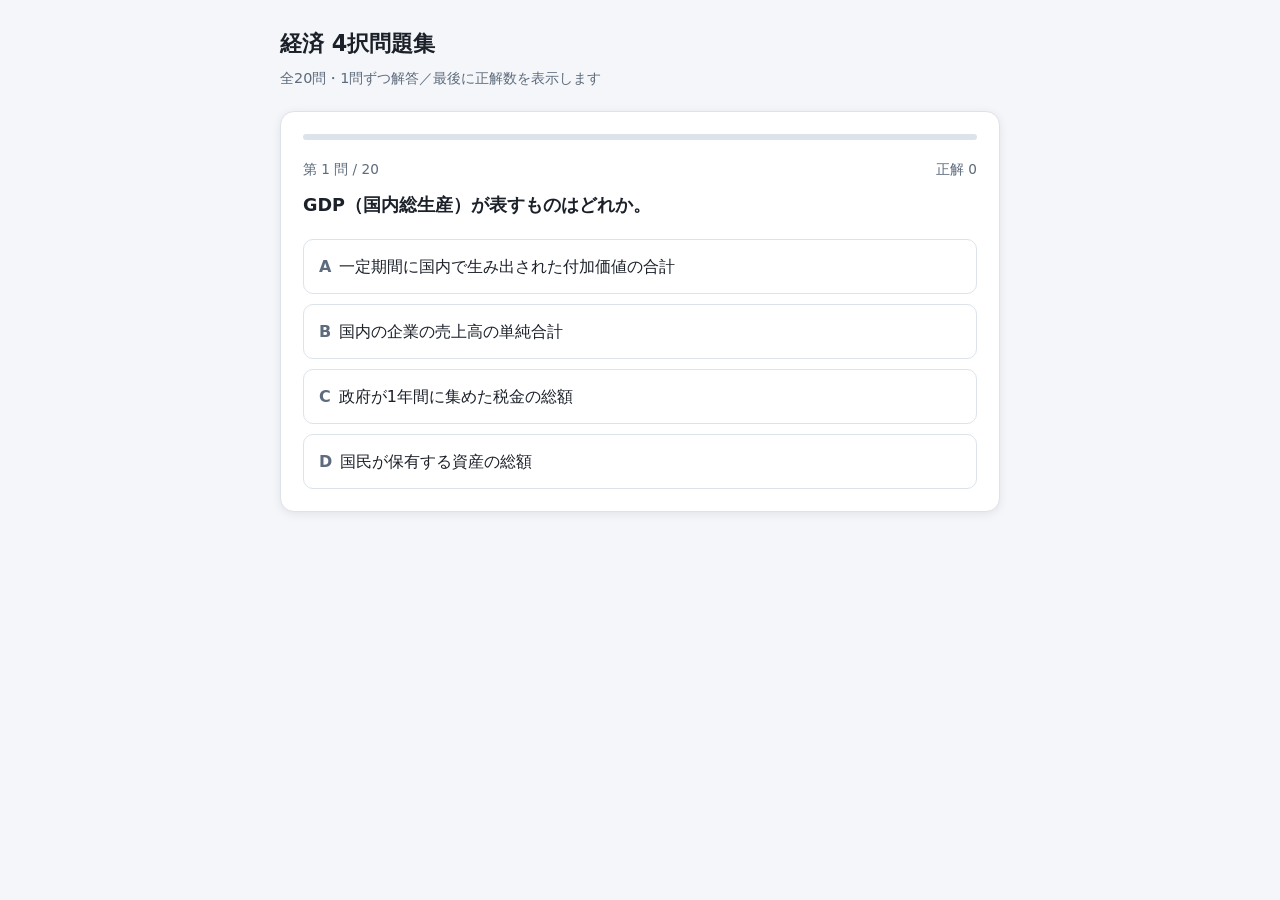
==== index.html @ bf7acef2 "経済4択問題集（全20問）を追加 Co-Authored-By: Claude Opus 5 <noreply@anthropic.com>" ====
<!DOCTYPE html>
<html lang="ja">
<head>
<meta charset="UTF-8">
<meta name="viewport" content="width=device-width, initial-scale=1">
<title>経済 4択問題集（全20問）</title>
<style>
  :root{
    --bg:#0f1216; --card:#181d24; --line:#2a323d; --fg:#e8ecf1; --sub:#9aa7b6;
    --accent:#4c8dff; --ok:#2ecc71; --ng:#ff5f6d;
  }
  @media (prefers-color-scheme: light){
    :root{ --bg:#f4f6f9; --card:#ffffff; --line:#dde3ea; --fg:#1b2029; --sub:#5d6b7c; }
  }
  *{box-sizing:border-box}
  body{
    margin:0; padding:24px 16px 60px;
    background:var(--bg); color:var(--fg);
    font-family:"Hiragino Kaku Gothic ProN","Yu Gothic",Meiryo,system-ui,sans-serif;
    line-height:1.7;
  }
  .wrap{max-width:720px;margin:0 auto}
  h1{font-size:1.4rem;margin:0 0 4px}
  .lead{color:var(--sub);font-size:.9rem;margin:0 0 20px}
  .card{
    background:var(--card);border:1px solid var(--line);border-radius:14px;
    padding:22px;box-shadow:0 2px 10px rgba(0,0,0,.08);
  }
  .bar{height:6px;background:var(--line);border-radius:99px;overflow:hidden;margin-bottom:18px}
  .bar>i{display:block;height:100%;background:var(--accent);width:0;transition:width .25s}
  .meta{display:flex;justify-content:space-between;font-size:.85rem;color:var(--sub);margin-bottom:10px}
  .q{font-size:1.1rem;font-weight:700;margin:0 0 18px}
  .opts{display:grid;gap:10px}
  button.opt{
    text-align:left;width:100%;padding:13px 15px;border-radius:10px;cursor:pointer;
    border:1px solid var(--line);background:transparent;color:var(--fg);
    font:inherit;transition:.15s;
  }
  button.opt:hover:not(:disabled){border-color:var(--accent);transform:translateX(2px)}
  button.opt:disabled{cursor:default;opacity:.75}
  button.opt.correct{border-color:var(--ok);background:rgba(46,204,113,.14);opacity:1}
  button.opt.wrong{border-color:var(--ng);background:rgba(255,95,109,.14);opacity:1}
  .mark{font-weight:700;margin-right:8px;color:var(--sub)}
  .fb{margin-top:16px;padding:13px 15px;border-radius:10px;border:1px solid var(--line);display:none}
  .fb.show{display:block}
  .fb b{display:block;margin-bottom:4px}
  .fb.o b{color:var(--ok)} .fb.x b{color:var(--ng)}
  .fb p{margin:0;font-size:.92rem;color:var(--sub)}
  .next{
    margin-top:16px;padding:11px 22px;border:none;border-radius:9px;
    background:var(--accent);color:#fff;font:inherit;font-weight:700;cursor:pointer;display:none;
  }
  .next.show{display:inline-block}
  .score{font-size:2.6rem;font-weight:800;margin:6px 0}
  .score small{font-size:1rem;color:var(--sub);font-weight:400}
  .rank{color:var(--accent);font-weight:700;margin-bottom:18px}
  ul.rev{list-style:none;padding:0;margin:18px 0 0;border-top:1px solid var(--line)}
  ul.rev li{padding:12px 0;border-bottom:1px solid var(--line);font-size:.92rem}
  ul.rev .t{font-weight:700}
  ul.rev .a{color:var(--sub);font-size:.87rem}
  .o-i{color:var(--ok);font-weight:700;margin-right:6px}
  .x-i{color:var(--ng);font-weight:700;margin-right:6px}
  .hide{display:none}
</style>
</head>
<body>
<div class="wrap">
  <h1>経済 4択問題集</h1>
  <p class="lead">全20問・1問ずつ解答／最後に正解数を表示します</p>

  <div class="card" id="quiz">
    <div class="bar"><i id="prog"></i></div>
    <div class="meta"><span id="count"></span><span id="hit"></span></div>
    <p class="q" id="qtext"></p>
    <div class="opts" id="opts"></div>
    <div class="fb" id="fb"><b id="fbt"></b><p id="fbe"></p></div>
    <button class="next" id="next">次の問題 →</button>
  </div>

  <div class="card hide" id="result">
    <div class="meta">結果</div>
    <div class="score"><span id="sc"></span><small> / 20 問正解</small></div>
    <div class="rank" id="rank"></div>
    <button class="next show" id="retry">もう一度挑戦する</button>
    <ul class="rev" id="rev"></ul>
  </div>
</div>

<script>
const QUESTIONS = [
  {q:"GDP（国内総生産）が表すものはどれか。",
   c:["一定期間に国内で生み出された付加価値の合計","国民が保有する資産の総額","政府が1年間に集めた税金の総額","国内の企業の売上高の単純合計"],a:0,
   e:"GDPはフロー（一定期間の生産）の指標で、国内で新たに生み出された付加価値の合計。売上高の単純合計だと中間投入が二重計上になる。"},

  {q:"インフレーションの説明として正しいものはどれか。",
   c:["物価が継続的に上昇し、貨幣価値が下がること","物価が継続的に下落すること","失業率が上がること","為替レートが固定されること"],a:0,
   e:"インフレ＝物価上昇＝お金の価値の低下。逆に物価が下がり続けるのがデフレーション。"},

  {q:"一般的な需要曲線の形状はどれか。",
   c:["右下がり","右上がり","水平","U字型"],a:0,
   e:"価格が下がるほど需要量は増えるため右下がり。供給曲線は逆に右上がりになる。"},

  {q:"中央銀行が政策金利を引き上げたときに一般に期待される効果はどれか。",
   c:["借入が減り景気が抑制され、インフレが鎮まる","消費と投資が急増する","通貨供給量が増える","失業率が必ず下がる"],a:0,
   e:"利上げは金融引き締め。資金調達コストが上がって投資・消費が抑えられ、物価上昇を抑える方向に働く。"},

  {q:"日本の中央銀行はどれか。",
   c:["日本銀行","財務省","金融庁","日本政策投資銀行"],a:0,
   e:"日本銀行は「発券銀行」「銀行の銀行」「政府の銀行」の3つの役割を持つ。財務省・金融庁は政府機関で中央銀行ではない。"},

  {q:"1ドル＝100円から1ドル＝130円になった。この変化の呼び方と、有利になる側の組み合わせはどれか。",
   c:["円安・輸出企業に有利","円高・輸出企業に有利","円安・輸入企業に有利","円高・輸入企業に有利"],a:0,
   e:"1ドルを買うのに多くの円が必要＝円の価値が下落＝円安。輸出品の外貨建て価格が下がるので輸出企業に追い風、輸入企業には逆風。"},

  {q:"経済学でいう「機会費用」の意味はどれか。",
   c:["ある選択をしたために諦めた選択肢のうち、最大の価値","実際に支払った金額の合計","将来発生する見込みの費用","固定費と変動費の合計"],a:0,
   e:"機会費用は実際の支出（会計上の費用）ではなく、犠牲にした最善の代替案の価値。意思決定の合理性を判断する基準になる。"},

  {q:"独占市場の特徴として正しいものはどれか。",
   c:["供給者が1社しかなく、価格支配力を持つ","多数の企業が同質財を売る","価格は必ず市場で最安になる","参入・退出が完全に自由である"],a:0,
   e:"独占企業はプライスメイカーとして価格を左右できる。多数の企業が同質財を売り、参入退出が自由なのは完全競争市場。"},

  {q:"消費税の税制上の分類はどれか。",
   c:["間接税","直接税","目的税のみに分類される","地方税のみで国税ではない"],a:0,
   e:"納税者（企業）と担税者（消費者）が異なるため間接税。所得税・法人税は直接税。"},

  {q:"名目GDPと実質GDPの違いとして正しいものはどれか。",
   c:["実質GDPは物価変動の影響を取り除いた値である","実質GDPは輸出入を除いた値である","名目GDPは政府支出を含まない","両者は必ず一致する"],a:0,
   e:"名目GDPはその年の価格で評価した値。物価の影響を除いたのが実質GDPで、両者の比から物価水準を示すGDPデフレーターが求まる。"},

  {q:"完全失業率を計算するときの分母となるのはどれか。",
   c:["労働力人口","総人口","15歳以上の全人口","就業者数"],a:0,
   e:"完全失業率＝完全失業者÷労働力人口。労働力人口は就業者＋完全失業者で、働く意思のない非労働力人口は含まない。"},

  {q:"財政政策の主体と代表的な手段の組み合わせはどれか。",
   c:["政府 ─ 公共投資や増減税","中央銀行 ─ 公開市場操作","民間銀行 ─ 貸出金利の設定","企業 ─ 設備投資"],a:0,
   e:"財政政策は政府が歳出・税制を通じて景気を調整する。中央銀行が金利や資金量を動かすのは金融政策。"},

  {q:"他の条件が一定のまま、ある財の供給だけが増えたとき、均衡価格と均衡取引量はどうなるか。",
   c:["価格は下がり、取引量は増える","価格は上がり、取引量は減る","価格・取引量ともに上がる","価格・取引量ともに変わらない"],a:0,
   e:"供給曲線が右にシフトすると、需要曲線との交点は右下に移動する。つまり安くたくさん売買される。"},

  {q:"市場メカニズムを「見えざる手」と表現した経済学者は誰か。",
   c:["アダム・スミス","ケインズ","マルクス","フリードマン"],a:0,
   e:"『国富論』でのアダム・スミスの言葉。各人が私益を追求すると結果的に社会全体の利益にもつながる、という市場観を示す。"},

  {q:"「比較優位」に基づく自由貿易の利益を説いた経済学者は誰か。",
   c:["リカード","マルサス","シュンペーター","ワルラス"],a:0,
   e:"デヴィッド・リカードの比較生産費説。すべての財で劣位でも、相対的に得意な財に特化して交換すれば双方が得をする。"},

  {q:"「有効需要の原理」を唱え、不況時の政府支出拡大を主張したのは誰か。",
   c:["ケインズ","アダム・スミス","ハイエク","リカード"],a:0,
   e:"ケインズは『一般理論』で、供給ではなく需要が生産量と雇用を決めるとし、不況期の財政出動を正当化した。"},

  {q:"エンゲル係数が示すものはどれか。",
   c:["消費支出に占める食料費の割合","所得に占める貯蓄の割合","所得格差の大きさ","物価の上昇率"],a:0,
   e:"エンゲル係数は生活水準の目安で、一般に所得が低いほど高くなる。所得格差を測る代表的指標はジニ係数。"},

  {q:"中央銀行が公開市場操作で国債を市中から買い入れると、どうなるか。",
   c:["市中の通貨供給量が増え、金融緩和になる","市中の通貨供給量が減り、金融引き締めになる","通貨供給量は変わらない","必ず円高になる"],a:0,
   e:"買いオペは中央銀行が代金を市中に払うので資金供給が増える（金融緩和）。逆に国債を売る売りオペは資金を吸収する。"},

  {q:"累進課税制度の説明として正しいものはどれか。",
   c:["所得が高いほど高い税率が適用される","全員に同じ税率が適用される","所得が高いほど税率が下がる","消費額に応じて税率が変わる"],a:0,
   e:"日本の所得税が代表例。高所得者ほど負担率が高くなり、所得再分配（格差是正）とビルトインスタビライザーの機能を持つ。"},

  {q:"デフレスパイラルの説明として正しいものはどれか。",
   c:["物価下落と企業収益・賃金の悪化が互いを加速させる悪循環","物価上昇と賃金上昇が繰り返される状態","景気が過熱して金利が急騰する状態","為替が急激に円安に進む状態"],a:0,
   e:"物価下落→売上減→賃下げ・雇用減→需要減→さらに物価下落、というループ。実質債務負担も重くなり不況が長期化しやすい。"}
];

const L = ["A","B","C","D"];
let order = [], idx = 0, score = 0, log = [];

const $ = id => document.getElementById(id);

function shuffle(a){ for(let i=a.length-1;i>0;i--){const j=Math.random()*(i+1)|0;[a[i],a[j]]=[a[j],a[i]];} return a; }

function start(){
  idx = 0; score = 0; log = [];
  // 選択肢の並びを問題ごとにシャッフル（出題順は固定）
  order = QUESTIONS.map(q => {
    const pairs = q.c.map((t,i)=>({t, ok:i===q.a}));
    shuffle(pairs);
    return {q:q.q, e:q.e, c:pairs.map(p=>p.t), a:pairs.findIndex(p=>p.ok)};
  });
  $("result").classList.add("hide");
  $("quiz").classList.remove("hide");
  render();
}

function render(){
  const item = order[idx];
  $("prog").style.width = (idx/QUESTIONS.length*100) + "%";
  $("count").textContent = `第 ${idx+1} 問 / ${QUESTIONS.length}`;
  $("hit").textContent = `正解 ${score}`;
  $("qtext").textContent = item.q;

  const box = $("opts");
  box.innerHTML = "";
  item.c.forEach((text,i)=>{
    const b = document.createElement("button");
    b.className = "opt";
    b.innerHTML = `<span class="mark">${L[i]}</span>`;
    b.appendChild(document.createTextNode(text));
    b.onclick = () => answer(i);
    box.appendChild(b);
  });

  $("fb").className = "fb";
  $("next").className = "next";
  $("next").textContent = (idx === QUESTIONS.length-1) ? "結果を見る →" : "次の問題 →";
}

function answer(sel){
  const item = order[idx];
  const ok = sel === item.a;
  if(ok) score++;
  log.push({q:item.q, ok, your:item.c[sel], right:item.c[item.a]});

  [...$("opts").children].forEach((b,i)=>{
    b.disabled = true;
    if(i === item.a) b.classList.add("correct");
    else if(i === sel) b.classList.add("wrong");
  });

  $("fb").className = "fb show " + (ok ? "o" : "x");
  $("fbt").textContent = ok ? "○ 正解" : `× 不正解 ─ 正解は ${L[item.a]}`;
  $("fbe").textContent = item.e;
  $("hit").textContent = `正解 ${score}`;
  $("next").classList.add("show");
}

$("next").onclick = () => {
  idx++;
  if(idx < QUESTIONS.length) render();
  else finish();
};

function finish(){
  $("quiz").classList.add("hide");
  $("result").classList.remove("hide");
  $("sc").textContent = score;

  const r = score/QUESTIONS.length;
  $("rank").textContent =
    r === 1   ? "満点！ 完璧です" :
    r >= 0.8  ? "優秀！ 基礎はしっかり身についています" :
    r >= 0.6  ? "合格ライン。間違えた分野を復習しましょう" :
    r >= 0.4  ? "もう一歩。解説を読み直してみましょう" :
                "基礎からじっくり復習しましょう";

  const ul = $("rev");
  ul.innerHTML = "";
  log.forEach((l,i)=>{
    const li = document.createElement("li");
    const mark = l.ok ? '<span class="o-i">○</span>' : '<span class="x-i">×</span>';
    const detail = l.ok ? "" : `<div class="a">あなたの解答：${l.your}<br>正解：${l.right}</div>`;
    li.innerHTML = `<div class="t">${mark}第${i+1}問 ${l.q}</div>${detail}`;
    ul.appendChild(li);
  });
}

$("retry").onclick = start;
start();
</script>
</body>
</html>
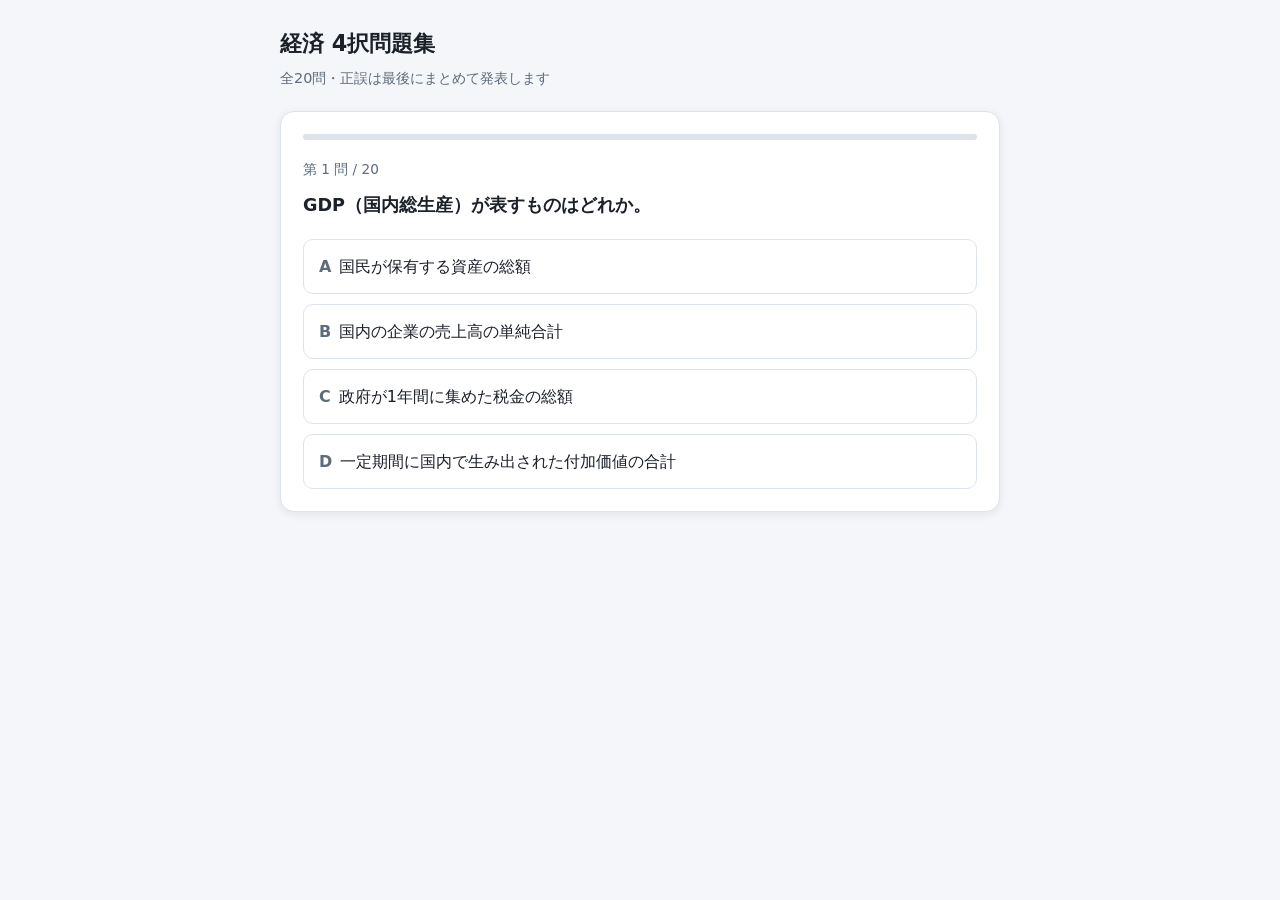
==== commit b5b68bcf: "回答直後の正誤表示をやめ、結果画面でまとめて発表するよう変更 Co-Authored-By: Claude Opus 5 <noreply@anthropic.com>" ====
--- a/index.html
+++ b/index.html
@@ -37,20 +37,12 @@
     font:inherit;transition:.15s;
   }
   button.opt:hover:not(:disabled){border-color:var(--accent);transform:translateX(2px)}
-  button.opt:disabled{cursor:default;opacity:.75}
-  button.opt.correct{border-color:var(--ok);background:rgba(46,204,113,.14);opacity:1}
-  button.opt.wrong{border-color:var(--ng);background:rgba(255,95,109,.14);opacity:1}
+  button.opt:disabled{cursor:default;opacity:.5}
   .mark{font-weight:700;margin-right:8px;color:var(--sub)}
-  .fb{margin-top:16px;padding:13px 15px;border-radius:10px;border:1px solid var(--line);display:none}
-  .fb.show{display:block}
-  .fb b{display:block;margin-bottom:4px}
-  .fb.o b{color:var(--ok)} .fb.x b{color:var(--ng)}
-  .fb p{margin:0;font-size:.92rem;color:var(--sub)}
   .next{
     margin-top:16px;padding:11px 22px;border:none;border-radius:9px;
-    background:var(--accent);color:#fff;font:inherit;font-weight:700;cursor:pointer;display:none;
-  }
-  .next.show{display:inline-block}
+    background:var(--accent);color:#fff;font:inherit;font-weight:700;cursor:pointer;
+  }
   .score{font-size:2.6rem;font-weight:800;margin:6px 0}
   .score small{font-size:1rem;color:var(--sub);font-weight:400}
   .rank{color:var(--accent);font-weight:700;margin-bottom:18px}
@@ -66,22 +58,20 @@
 <body>
 <div class="wrap">
   <h1>経済 4択問題集</h1>
-  <p class="lead">全20問・1問ずつ解答／最後に正解数を表示します</p>
+  <p class="lead">全20問・正誤は最後にまとめて発表します</p>
 
   <div class="card" id="quiz">
     <div class="bar"><i id="prog"></i></div>
-    <div class="meta"><span id="count"></span><span id="hit"></span></div>
+    <div class="meta"><span id="count"></span></div>
     <p class="q" id="qtext"></p>
     <div class="opts" id="opts"></div>
-    <div class="fb" id="fb"><b id="fbt"></b><p id="fbe"></p></div>
-    <button class="next" id="next">次の問題 →</button>
   </div>
 
   <div class="card hide" id="result">
     <div class="meta">結果</div>
     <div class="score"><span id="sc"></span><small> / 20 問正解</small></div>
     <div class="rank" id="rank"></div>
-    <button class="next show" id="retry">もう一度挑戦する</button>
+    <button class="next" id="retry">もう一度挑戦する</button>
     <ul class="rev" id="rev"></ul>
   </div>
 </div>
@@ -193,7 +183,6 @@
   const item = order[idx];
   $("prog").style.width = (idx/QUESTIONS.length*100) + "%";
   $("count").textContent = `第 ${idx+1} 問 / ${QUESTIONS.length}`;
-  $("hit").textContent = `正解 ${score}`;
   $("qtext").textContent = item.q;
 
   const box = $("opts");
@@ -206,36 +195,20 @@
     b.onclick = () => answer(i);
     box.appendChild(b);
   });
-
-  $("fb").className = "fb";
-  $("next").className = "next";
-  $("next").textContent = (idx === QUESTIONS.length-1) ? "結果を見る →" : "次の問題 →";
 }
 
 function answer(sel){
   const item = order[idx];
   const ok = sel === item.a;
   if(ok) score++;
-  log.push({q:item.q, ok, your:item.c[sel], right:item.c[item.a]});
-
-  [...$("opts").children].forEach((b,i)=>{
-    b.disabled = true;
-    if(i === item.a) b.classList.add("correct");
-    else if(i === sel) b.classList.add("wrong");
-  });
-
-  $("fb").className = "fb show " + (ok ? "o" : "x");
-  $("fbt").textContent = ok ? "○ 正解" : `× 不正解 ─ 正解は ${L[item.a]}`;
-  $("fbe").textContent = item.e;
-  $("hit").textContent = `正解 ${score}`;
-  $("next").classList.add("show");
-}
-
-$("next").onclick = () => {
+  log.push({q:item.q, ok, e:item.e, your:item.c[sel], right:item.c[item.a]});
+
+  // 正誤はその場では見せず、そのまま次の問題へ
+  [...$("opts").children].forEach(b => b.disabled = true);
   idx++;
   if(idx < QUESTIONS.length) render();
   else finish();
-};
+}
 
 function finish(){
   $("quiz").classList.add("hide");
@@ -255,8 +228,9 @@
   log.forEach((l,i)=>{
     const li = document.createElement("li");
     const mark = l.ok ? '<span class="o-i">○</span>' : '<span class="x-i">×</span>';
-    const detail = l.ok ? "" : `<div class="a">あなたの解答：${l.your}<br>正解：${l.right}</div>`;
-    li.innerHTML = `<div class="t">${mark}第${i+1}問 ${l.q}</div>${detail}`;
+    const yours = l.ok ? "" : `あなたの解答：${l.your}<br>`;
+    li.innerHTML = `<div class="t">${mark}第${i+1}問 ${l.q}</div>`
+                 + `<div class="a">${yours}正解：${l.right}<br>${l.e}</div>`;
     ul.appendChild(li);
   });
 }
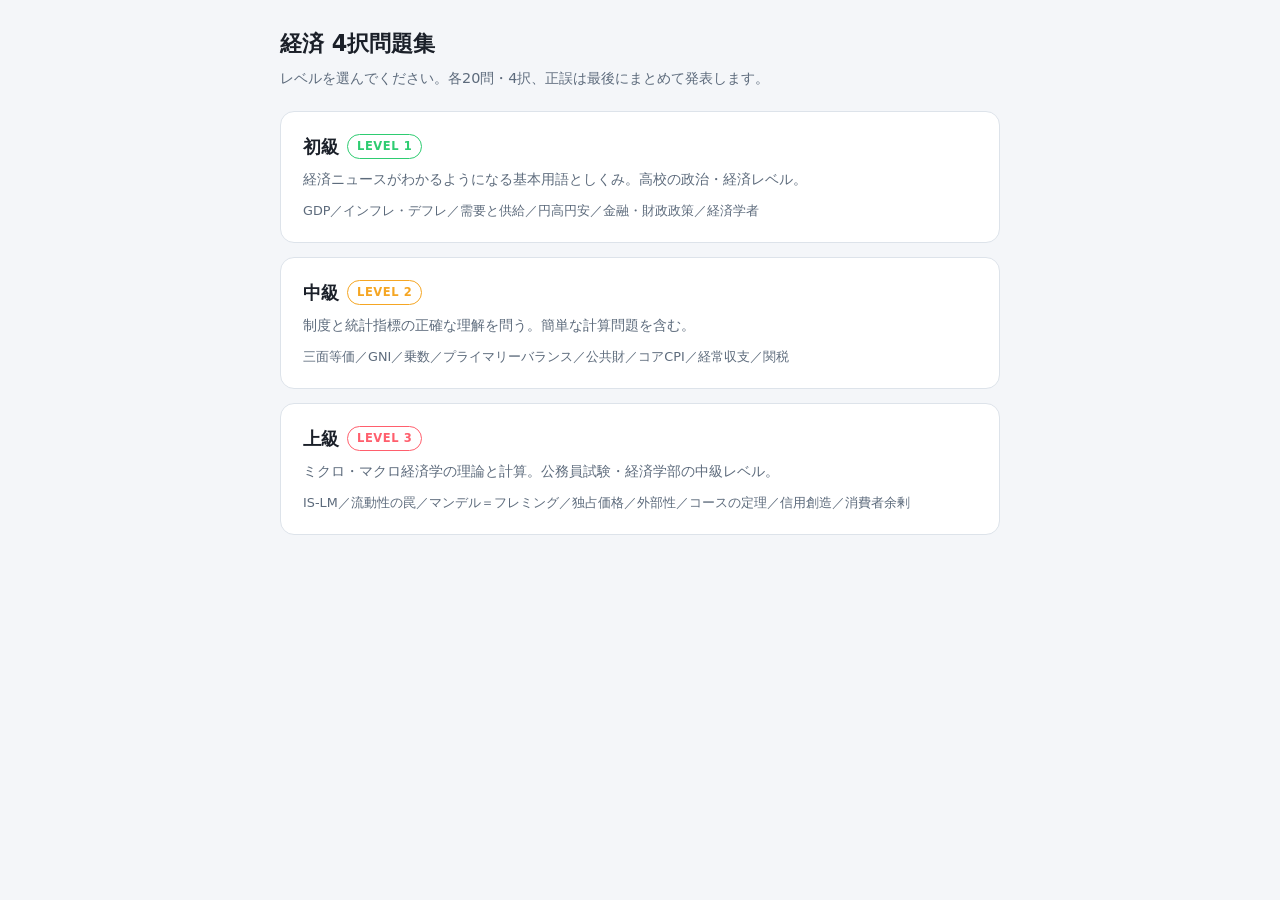
==== commit fbc82454: "初級・中級・上級の3レベル構成に再編 - 従来の20問を初級（beginner.html）に - 中級（制度・指標＋簡単な計算）と上級（ミクロ/マクロ理論と計算）を新規追加 - index.html " ====
--- a/index.html
+++ b/index.html
@@ -3,240 +3,33 @@
 <head>
 <meta charset="UTF-8">
 <meta name="viewport" content="width=device-width, initial-scale=1">
-<title>経済 4択問題集（全20問）</title>
-<style>
-  :root{
-    --bg:#0f1216; --card:#181d24; --line:#2a323d; --fg:#e8ecf1; --sub:#9aa7b6;
-    --accent:#4c8dff; --ok:#2ecc71; --ng:#ff5f6d;
-  }
-  @media (prefers-color-scheme: light){
-    :root{ --bg:#f4f6f9; --card:#ffffff; --line:#dde3ea; --fg:#1b2029; --sub:#5d6b7c; }
-  }
-  *{box-sizing:border-box}
-  body{
-    margin:0; padding:24px 16px 60px;
-    background:var(--bg); color:var(--fg);
-    font-family:"Hiragino Kaku Gothic ProN","Yu Gothic",Meiryo,system-ui,sans-serif;
-    line-height:1.7;
-  }
-  .wrap{max-width:720px;margin:0 auto}
-  h1{font-size:1.4rem;margin:0 0 4px}
-  .lead{color:var(--sub);font-size:.9rem;margin:0 0 20px}
-  .card{
-    background:var(--card);border:1px solid var(--line);border-radius:14px;
-    padding:22px;box-shadow:0 2px 10px rgba(0,0,0,.08);
-  }
-  .bar{height:6px;background:var(--line);border-radius:99px;overflow:hidden;margin-bottom:18px}
-  .bar>i{display:block;height:100%;background:var(--accent);width:0;transition:width .25s}
-  .meta{display:flex;justify-content:space-between;font-size:.85rem;color:var(--sub);margin-bottom:10px}
-  .q{font-size:1.1rem;font-weight:700;margin:0 0 18px}
-  .opts{display:grid;gap:10px}
-  button.opt{
-    text-align:left;width:100%;padding:13px 15px;border-radius:10px;cursor:pointer;
-    border:1px solid var(--line);background:transparent;color:var(--fg);
-    font:inherit;transition:.15s;
-  }
-  button.opt:hover:not(:disabled){border-color:var(--accent);transform:translateX(2px)}
-  button.opt:disabled{cursor:default;opacity:.5}
-  .mark{font-weight:700;margin-right:8px;color:var(--sub)}
-  .next{
-    margin-top:16px;padding:11px 22px;border:none;border-radius:9px;
-    background:var(--accent);color:#fff;font:inherit;font-weight:700;cursor:pointer;
-  }
-  .score{font-size:2.6rem;font-weight:800;margin:6px 0}
-  .score small{font-size:1rem;color:var(--sub);font-weight:400}
-  .rank{color:var(--accent);font-weight:700;margin-bottom:18px}
-  ul.rev{list-style:none;padding:0;margin:18px 0 0;border-top:1px solid var(--line)}
-  ul.rev li{padding:12px 0;border-bottom:1px solid var(--line);font-size:.92rem}
-  ul.rev .t{font-weight:700}
-  ul.rev .a{color:var(--sub);font-size:.87rem}
-  .o-i{color:var(--ok);font-weight:700;margin-right:6px}
-  .x-i{color:var(--ng);font-weight:700;margin-right:6px}
-  .hide{display:none}
-</style>
+<title>経済 4択問題集</title>
+<link rel="stylesheet" href="assets/quiz.css">
 </head>
 <body>
 <div class="wrap">
   <h1>経済 4択問題集</h1>
-  <p class="lead">全20問・正誤は最後にまとめて発表します</p>
+  <p class="lead">レベルを選んでください。各20問・4択、正誤は最後にまとめて発表します。</p>
 
-  <div class="card" id="quiz">
-    <div class="bar"><i id="prog"></i></div>
-    <div class="meta"><span id="count"></span></div>
-    <p class="q" id="qtext"></p>
-    <div class="opts" id="opts"></div>
-  </div>
+  <div class="levels">
+    <a class="level" href="beginner.html">
+      <h2>初級<span class="badge lv1">LEVEL 1</span></h2>
+      <p>経済ニュースがわかるようになる基本用語としくみ。高校の政治・経済レベル。</p>
+      <div class="tags">GDP／インフレ・デフレ／需要と供給／円高円安／金融・財政政策／経済学者</div>
+    </a>
 
-  <div class="card hide" id="result">
-    <div class="meta">結果</div>
-    <div class="score"><span id="sc"></span><small> / 20 問正解</small></div>
-    <div class="rank" id="rank"></div>
-    <button class="next" id="retry">もう一度挑戦する</button>
-    <ul class="rev" id="rev"></ul>
+    <a class="level" href="intermediate.html">
+      <h2>中級<span class="badge lv2">LEVEL 2</span></h2>
+      <p>制度と統計指標の正確な理解を問う。簡単な計算問題を含む。</p>
+      <div class="tags">三面等価／GNI／乗数／プライマリーバランス／公共財／コアCPI／経常収支／関税</div>
+    </a>
+
+    <a class="level" href="advanced.html">
+      <h2>上級<span class="badge lv3">LEVEL 3</span></h2>
+      <p>ミクロ・マクロ経済学の理論と計算。公務員試験・経済学部の中級レベル。</p>
+      <div class="tags">IS-LM／流動性の罠／マンデル＝フレミング／独占価格／外部性／コースの定理／信用創造／消費者余剰</div>
+    </a>
   </div>
 </div>
-
-<script>
-const QUESTIONS = [
-  {q:"GDP（国内総生産）が表すものはどれか。",
-   c:["一定期間に国内で生み出された付加価値の合計","国民が保有する資産の総額","政府が1年間に集めた税金の総額","国内の企業の売上高の単純合計"],a:0,
-   e:"GDPはフロー（一定期間の生産）の指標で、国内で新たに生み出された付加価値の合計。売上高の単純合計だと中間投入が二重計上になる。"},
-
-  {q:"インフレーションの説明として正しいものはどれか。",
-   c:["物価が継続的に上昇し、貨幣価値が下がること","物価が継続的に下落すること","失業率が上がること","為替レートが固定されること"],a:0,
-   e:"インフレ＝物価上昇＝お金の価値の低下。逆に物価が下がり続けるのがデフレーション。"},
-
-  {q:"一般的な需要曲線の形状はどれか。",
-   c:["右下がり","右上がり","水平","U字型"],a:0,
-   e:"価格が下がるほど需要量は増えるため右下がり。供給曲線は逆に右上がりになる。"},
-
-  {q:"中央銀行が政策金利を引き上げたときに一般に期待される効果はどれか。",
-   c:["借入が減り景気が抑制され、インフレが鎮まる","消費と投資が急増する","通貨供給量が増える","失業率が必ず下がる"],a:0,
-   e:"利上げは金融引き締め。資金調達コストが上がって投資・消費が抑えられ、物価上昇を抑える方向に働く。"},
-
-  {q:"日本の中央銀行はどれか。",
-   c:["日本銀行","財務省","金融庁","日本政策投資銀行"],a:0,
-   e:"日本銀行は「発券銀行」「銀行の銀行」「政府の銀行」の3つの役割を持つ。財務省・金融庁は政府機関で中央銀行ではない。"},
-
-  {q:"1ドル＝100円から1ドル＝130円になった。この変化の呼び方と、有利になる側の組み合わせはどれか。",
-   c:["円安・輸出企業に有利","円高・輸出企業に有利","円安・輸入企業に有利","円高・輸入企業に有利"],a:0,
-   e:"1ドルを買うのに多くの円が必要＝円の価値が下落＝円安。輸出品の外貨建て価格が下がるので輸出企業に追い風、輸入企業には逆風。"},
-
-  {q:"経済学でいう「機会費用」の意味はどれか。",
-   c:["ある選択をしたために諦めた選択肢のうち、最大の価値","実際に支払った金額の合計","将来発生する見込みの費用","固定費と変動費の合計"],a:0,
-   e:"機会費用は実際の支出（会計上の費用）ではなく、犠牲にした最善の代替案の価値。意思決定の合理性を判断する基準になる。"},
-
-  {q:"独占市場の特徴として正しいものはどれか。",
-   c:["供給者が1社しかなく、価格支配力を持つ","多数の企業が同質財を売る","価格は必ず市場で最安になる","参入・退出が完全に自由である"],a:0,
-   e:"独占企業はプライスメイカーとして価格を左右できる。多数の企業が同質財を売り、参入退出が自由なのは完全競争市場。"},
-
-  {q:"消費税の税制上の分類はどれか。",
-   c:["間接税","直接税","目的税のみに分類される","地方税のみで国税ではない"],a:0,
-   e:"納税者（企業）と担税者（消費者）が異なるため間接税。所得税・法人税は直接税。"},
-
-  {q:"名目GDPと実質GDPの違いとして正しいものはどれか。",
-   c:["実質GDPは物価変動の影響を取り除いた値である","実質GDPは輸出入を除いた値である","名目GDPは政府支出を含まない","両者は必ず一致する"],a:0,
-   e:"名目GDPはその年の価格で評価した値。物価の影響を除いたのが実質GDPで、両者の比から物価水準を示すGDPデフレーターが求まる。"},
-
-  {q:"完全失業率を計算するときの分母となるのはどれか。",
-   c:["労働力人口","総人口","15歳以上の全人口","就業者数"],a:0,
-   e:"完全失業率＝完全失業者÷労働力人口。労働力人口は就業者＋完全失業者で、働く意思のない非労働力人口は含まない。"},
-
-  {q:"財政政策の主体と代表的な手段の組み合わせはどれか。",
-   c:["政府 ─ 公共投資や増減税","中央銀行 ─ 公開市場操作","民間銀行 ─ 貸出金利の設定","企業 ─ 設備投資"],a:0,
-   e:"財政政策は政府が歳出・税制を通じて景気を調整する。中央銀行が金利や資金量を動かすのは金融政策。"},
-
-  {q:"他の条件が一定のまま、ある財の供給だけが増えたとき、均衡価格と均衡取引量はどうなるか。",
-   c:["価格は下がり、取引量は増える","価格は上がり、取引量は減る","価格・取引量ともに上がる","価格・取引量ともに変わらない"],a:0,
-   e:"供給曲線が右にシフトすると、需要曲線との交点は右下に移動する。つまり安くたくさん売買される。"},
-
-  {q:"市場メカニズムを「見えざる手」と表現した経済学者は誰か。",
-   c:["アダム・スミス","ケインズ","マルクス","フリードマン"],a:0,
-   e:"『国富論』でのアダム・スミスの言葉。各人が私益を追求すると結果的に社会全体の利益にもつながる、という市場観を示す。"},
-
-  {q:"「比較優位」に基づく自由貿易の利益を説いた経済学者は誰か。",
-   c:["リカード","マルサス","シュンペーター","ワルラス"],a:0,
-   e:"デヴィッド・リカードの比較生産費説。すべての財で劣位でも、相対的に得意な財に特化して交換すれば双方が得をする。"},
-
-  {q:"「有効需要の原理」を唱え、不況時の政府支出拡大を主張したのは誰か。",
-   c:["ケインズ","アダム・スミス","ハイエク","リカード"],a:0,
-   e:"ケインズは『一般理論』で、供給ではなく需要が生産量と雇用を決めるとし、不況期の財政出動を正当化した。"},
-
-  {q:"エンゲル係数が示すものはどれか。",
-   c:["消費支出に占める食料費の割合","所得に占める貯蓄の割合","所得格差の大きさ","物価の上昇率"],a:0,
-   e:"エンゲル係数は生活水準の目安で、一般に所得が低いほど高くなる。所得格差を測る代表的指標はジニ係数。"},
-
-  {q:"中央銀行が公開市場操作で国債を市中から買い入れると、どうなるか。",
-   c:["市中の通貨供給量が増え、金融緩和になる","市中の通貨供給量が減り、金融引き締めになる","通貨供給量は変わらない","必ず円高になる"],a:0,
-   e:"買いオペは中央銀行が代金を市中に払うので資金供給が増える（金融緩和）。逆に国債を売る売りオペは資金を吸収する。"},
-
-  {q:"累進課税制度の説明として正しいものはどれか。",
-   c:["所得が高いほど高い税率が適用される","全員に同じ税率が適用される","所得が高いほど税率が下がる","消費額に応じて税率が変わる"],a:0,
-   e:"日本の所得税が代表例。高所得者ほど負担率が高くなり、所得再分配（格差是正）とビルトインスタビライザーの機能を持つ。"},
-
-  {q:"デフレスパイラルの説明として正しいものはどれか。",
-   c:["物価下落と企業収益・賃金の悪化が互いを加速させる悪循環","物価上昇と賃金上昇が繰り返される状態","景気が過熱して金利が急騰する状態","為替が急激に円安に進む状態"],a:0,
-   e:"物価下落→売上減→賃下げ・雇用減→需要減→さらに物価下落、というループ。実質債務負担も重くなり不況が長期化しやすい。"}
-];
-
-const L = ["A","B","C","D"];
-let order = [], idx = 0, score = 0, log = [];
-
-const $ = id => document.getElementById(id);
-
-function shuffle(a){ for(let i=a.length-1;i>0;i--){const j=Math.random()*(i+1)|0;[a[i],a[j]]=[a[j],a[i]];} return a; }
-
-function start(){
-  idx = 0; score = 0; log = [];
-  // 選択肢の並びを問題ごとにシャッフル（出題順は固定）
-  order = QUESTIONS.map(q => {
-    const pairs = q.c.map((t,i)=>({t, ok:i===q.a}));
-    shuffle(pairs);
-    return {q:q.q, e:q.e, c:pairs.map(p=>p.t), a:pairs.findIndex(p=>p.ok)};
-  });
-  $("result").classList.add("hide");
-  $("quiz").classList.remove("hide");
-  render();
-}
-
-function render(){
-  const item = order[idx];
-  $("prog").style.width = (idx/QUESTIONS.length*100) + "%";
-  $("count").textContent = `第 ${idx+1} 問 / ${QUESTIONS.length}`;
-  $("qtext").textContent = item.q;
-
-  const box = $("opts");
-  box.innerHTML = "";
-  item.c.forEach((text,i)=>{
-    const b = document.createElement("button");
-    b.className = "opt";
-    b.innerHTML = `<span class="mark">${L[i]}</span>`;
-    b.appendChild(document.createTextNode(text));
-    b.onclick = () => answer(i);
-    box.appendChild(b);
-  });
-}
-
-function answer(sel){
-  const item = order[idx];
-  const ok = sel === item.a;
-  if(ok) score++;
-  log.push({q:item.q, ok, e:item.e, your:item.c[sel], right:item.c[item.a]});
-
-  // 正誤はその場では見せず、そのまま次の問題へ
-  [...$("opts").children].forEach(b => b.disabled = true);
-  idx++;
-  if(idx < QUESTIONS.length) render();
-  else finish();
-}
-
-function finish(){
-  $("quiz").classList.add("hide");
-  $("result").classList.remove("hide");
-  $("sc").textContent = score;
-
-  const r = score/QUESTIONS.length;
-  $("rank").textContent =
-    r === 1   ? "満点！ 完璧です" :
-    r >= 0.8  ? "優秀！ 基礎はしっかり身についています" :
-    r >= 0.6  ? "合格ライン。間違えた分野を復習しましょう" :
-    r >= 0.4  ? "もう一歩。解説を読み直してみましょう" :
-                "基礎からじっくり復習しましょう";
-
-  const ul = $("rev");
-  ul.innerHTML = "";
-  log.forEach((l,i)=>{
-    const li = document.createElement("li");
-    const mark = l.ok ? '<span class="o-i">○</span>' : '<span class="x-i">×</span>';
-    const yours = l.ok ? "" : `あなたの解答：${l.your}<br>`;
-    li.innerHTML = `<div class="t">${mark}第${i+1}問 ${l.q}</div>`
-                 + `<div class="a">${yours}正解：${l.right}<br>${l.e}</div>`;
-    ul.appendChild(li);
-  });
-}
-
-$("retry").onclick = start;
-start();
-</script>
 </body>
 </html>
--- a/assets/quiz.css
+++ b/assets/quiz.css
@@ -0,0 +1,67 @@
+:root{
+  --bg:#0f1216; --card:#181d24; --line:#2a323d; --fg:#e8ecf1; --sub:#9aa7b6;
+  --accent:#4c8dff; --ok:#2ecc71; --ng:#ff5f6d;
+}
+@media (prefers-color-scheme: light){
+  :root{ --bg:#f4f6f9; --card:#ffffff; --line:#dde3ea; --fg:#1b2029; --sub:#5d6b7c; }
+}
+*{box-sizing:border-box}
+body{
+  margin:0; padding:24px 16px 60px;
+  background:var(--bg); color:var(--fg);
+  font-family:"Hiragino Kaku Gothic ProN","Yu Gothic",Meiryo,system-ui,sans-serif;
+  line-height:1.7;
+}
+.wrap{max-width:720px;margin:0 auto}
+h1{font-size:1.4rem;margin:0 0 4px}
+.lead{color:var(--sub);font-size:.9rem;margin:0 0 20px}
+.badge{
+  display:inline-block;font-size:.72rem;font-weight:700;letter-spacing:.05em;
+  padding:2px 9px;border-radius:99px;border:1px solid currentColor;margin-left:8px;vertical-align:3px;
+}
+.lv1{color:#2ecc71} .lv2{color:#f5a623} .lv3{color:#ff5f6d}
+.card{
+  background:var(--card);border:1px solid var(--line);border-radius:14px;
+  padding:22px;box-shadow:0 2px 10px rgba(0,0,0,.08);
+}
+.bar{height:6px;background:var(--line);border-radius:99px;overflow:hidden;margin-bottom:18px}
+.bar>i{display:block;height:100%;background:var(--accent);width:0;transition:width .25s}
+.meta{display:flex;justify-content:space-between;font-size:.85rem;color:var(--sub);margin-bottom:10px}
+.q{font-size:1.1rem;font-weight:700;margin:0 0 18px;white-space:pre-wrap}
+.opts{display:grid;gap:10px}
+button.opt{
+  text-align:left;width:100%;padding:13px 15px;border-radius:10px;cursor:pointer;
+  border:1px solid var(--line);background:transparent;color:var(--fg);
+  font:inherit;transition:.15s;
+}
+button.opt:hover:not(:disabled){border-color:var(--accent);transform:translateX(2px)}
+button.opt:disabled{cursor:default;opacity:.5}
+.mark{font-weight:700;margin-right:8px;color:var(--sub)}
+.next{
+  margin-top:16px;margin-right:10px;padding:11px 22px;border:none;border-radius:9px;
+  background:var(--accent);color:#fff;font:inherit;font-weight:700;cursor:pointer;
+}
+.score{font-size:2.6rem;font-weight:800;margin:6px 0}
+.score small{font-size:1rem;color:var(--sub);font-weight:400}
+.rank{color:var(--accent);font-weight:700;margin-bottom:18px}
+ul.rev{list-style:none;padding:0;margin:18px 0 0;border-top:1px solid var(--line)}
+ul.rev li{padding:12px 0;border-bottom:1px solid var(--line);font-size:.92rem}
+ul.rev .t{font-weight:700}
+ul.rev .a{color:var(--sub);font-size:.87rem;margin-top:4px}
+.o-i{color:var(--ok);font-weight:700;margin-right:6px}
+.x-i{color:var(--ng);font-weight:700;margin-right:6px}
+.hide{display:none}
+.back{display:inline-block;margin-top:20px;color:var(--sub);font-size:.88rem}
+a{color:var(--accent)}
+
+/* ---- レベル選択ページ ---- */
+.levels{display:grid;gap:14px;margin-top:6px}
+a.level{
+  display:block;text-decoration:none;color:inherit;
+  background:var(--card);border:1px solid var(--line);border-radius:14px;padding:20px 22px;
+  transition:.15s;
+}
+a.level:hover{border-color:var(--accent);transform:translateY(-2px)}
+a.level h2{margin:0 0 6px;font-size:1.12rem}
+a.level p{margin:0;color:var(--sub);font-size:.88rem}
+a.level .tags{margin-top:8px;font-size:.8rem;color:var(--sub)}
